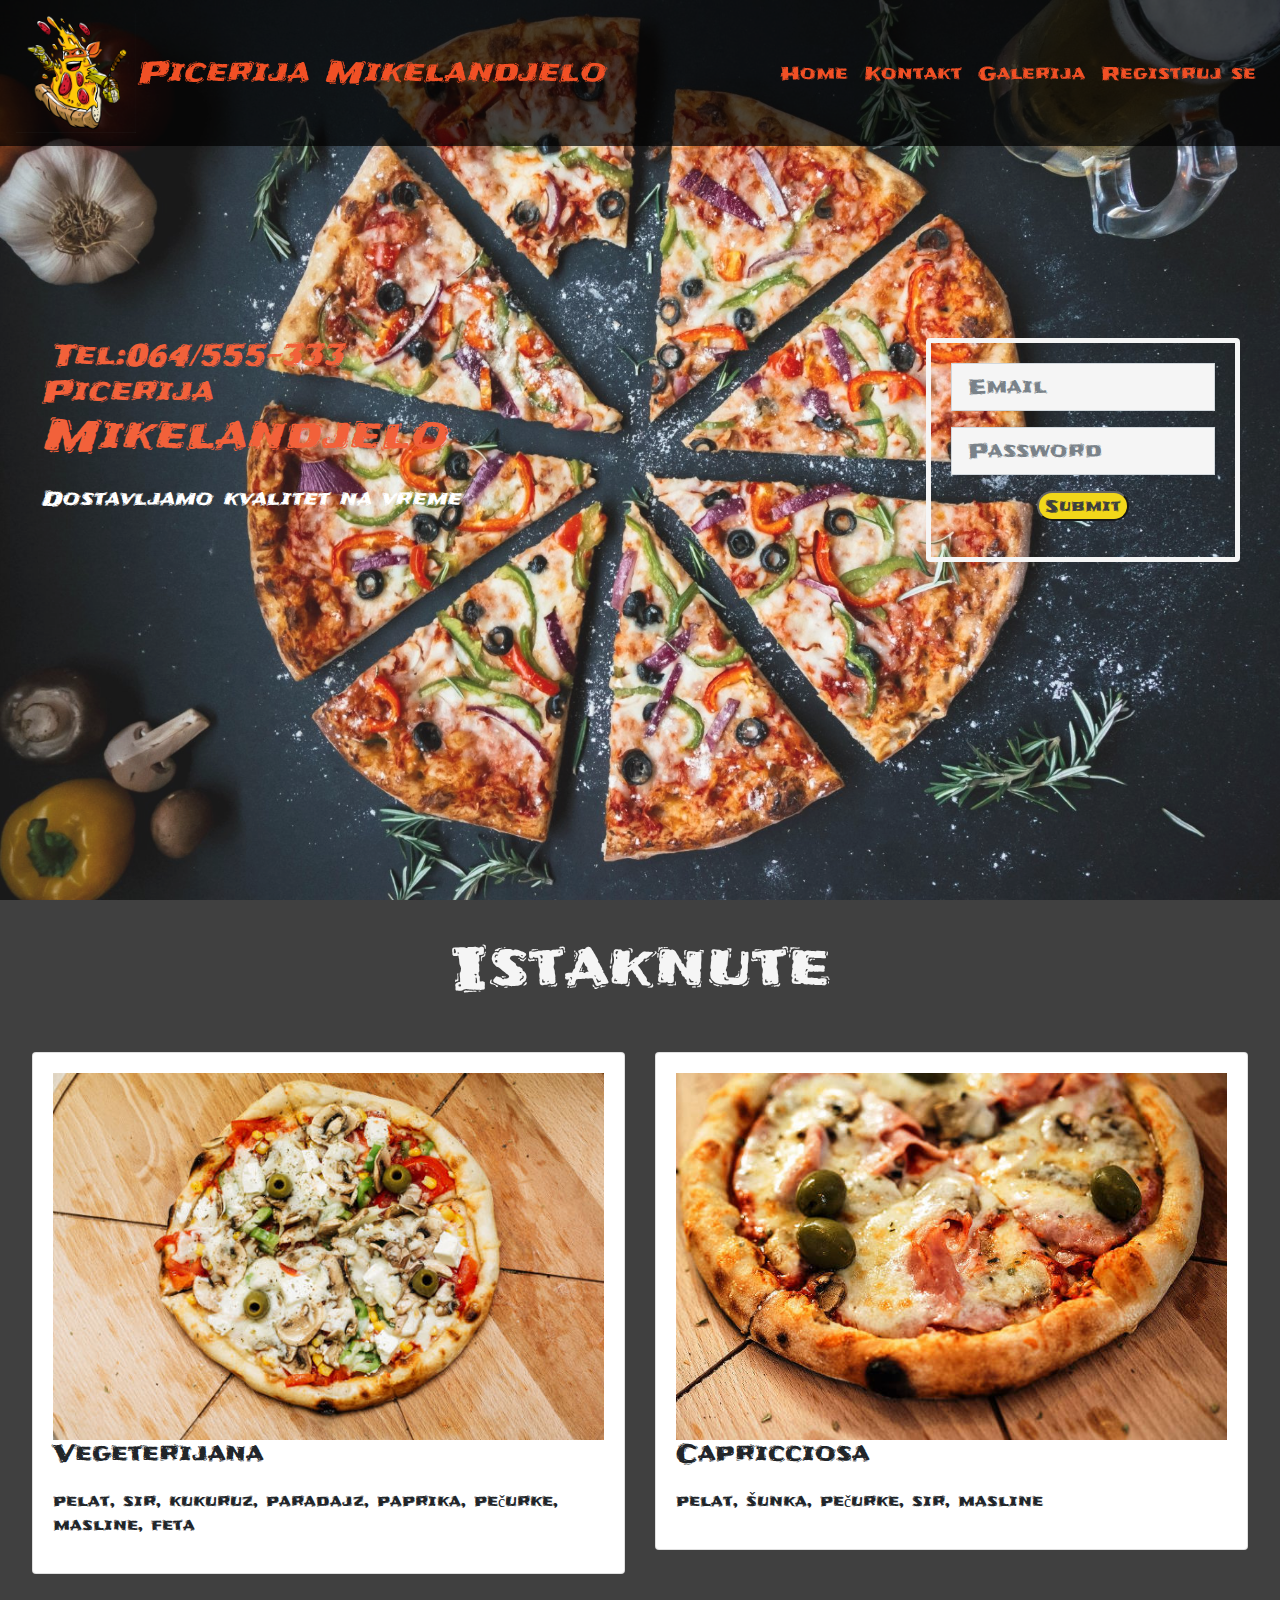
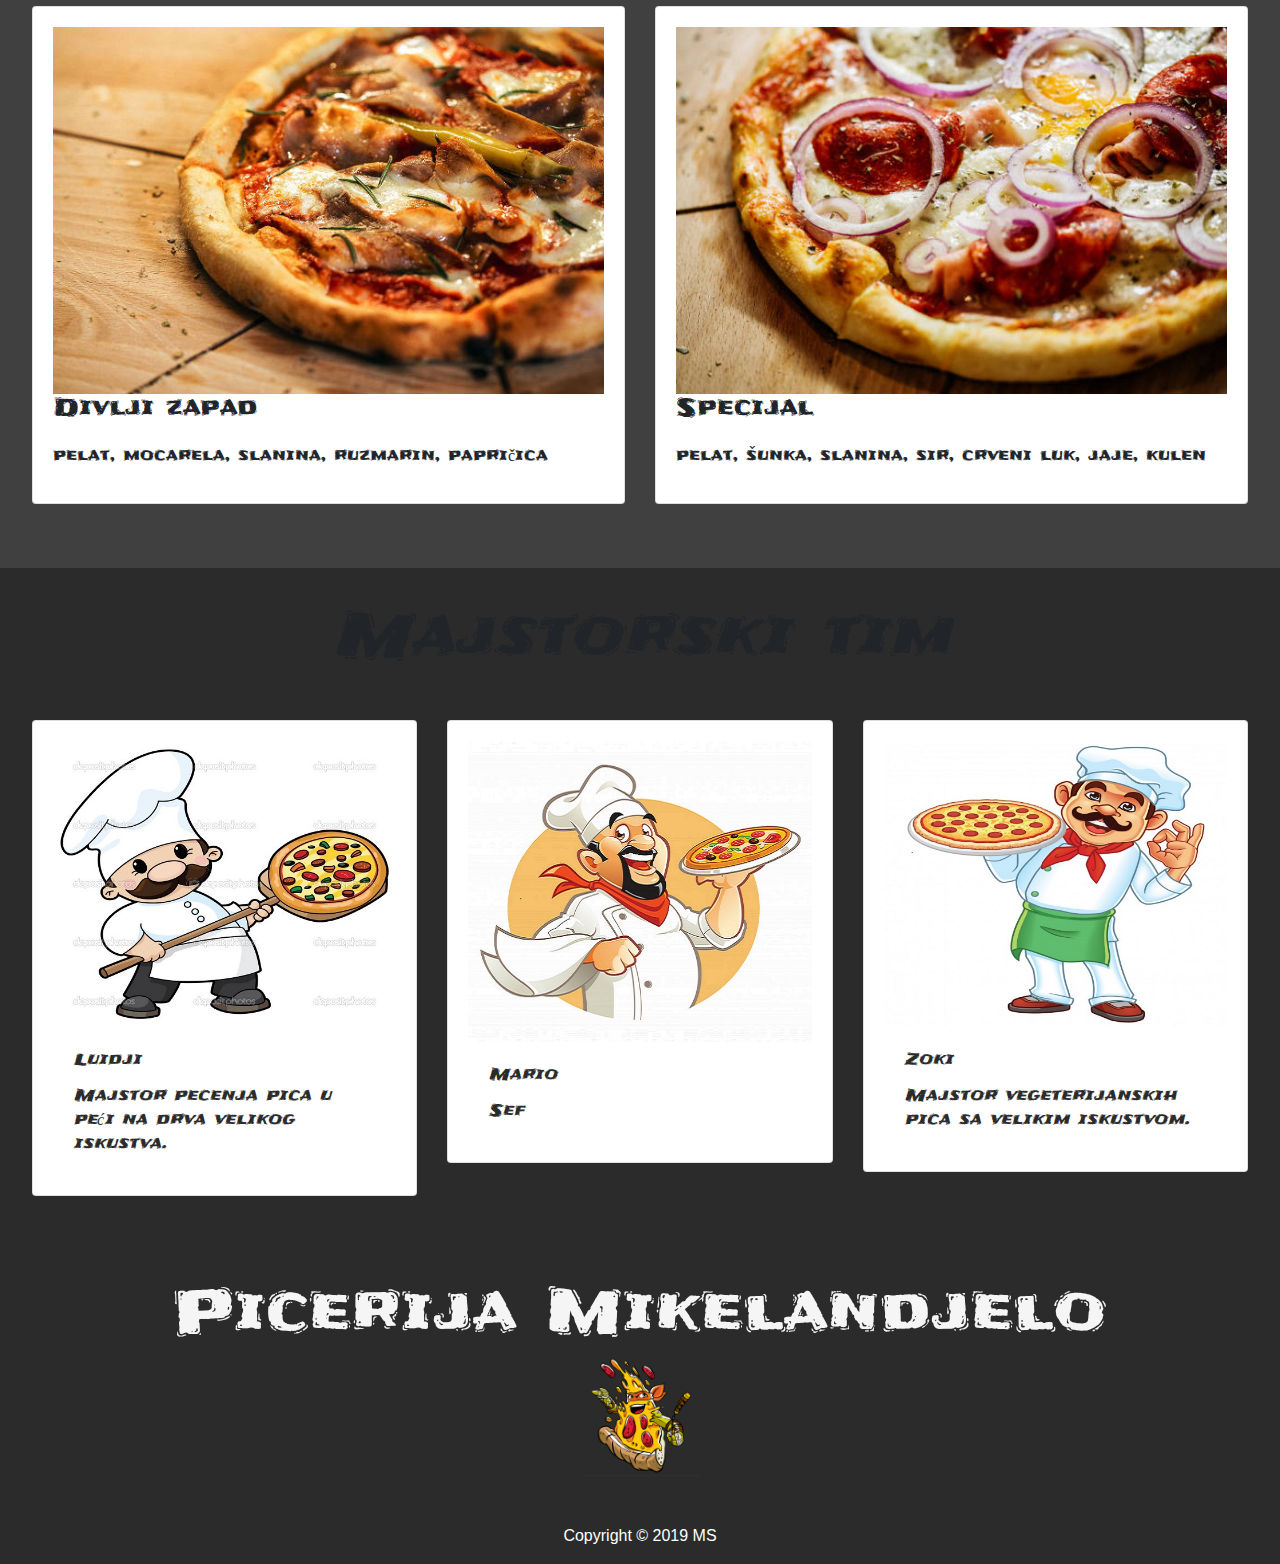
==== index.html @ fcc59d30 "Add files via upload" ====
<html lang="en">

<head>
    <meta charset="UTF-8">
    <meta name="viewport" content="width=device-width, initial-scale=1.0">
    <meta http-equiv="X-UA-Compatible" content="ie=edge">
    <!--bootstrap-->
    <link rel="stylesheet" href="https://stackpath.bootstrapcdn.com/bootstrap/4.3.1/css/bootstrap.min.css"
        integrity="sha384-ggOyR0iXCbMQv3Xipma34MD+dH/1fQ784/j6cY/iJTQUOhcWr7x9JvoRxT2MZw1T" crossorigin="anonymous">

    <script src="https://code.jquery.com/jquery-3.3.1.slim.min.js"
        integrity="sha384-q8i/X+965DzO0rT7abK41JStQIAqVgRVzpbzo5smXKp4YfRvH+8abtTE1Pi6jizo"
        crossorigin="anonymous"></script>
    <script src="https://cdnjs.cloudflare.com/ajax/libs/popper.js/1.14.7/umd/popper.min.js"
        integrity="sha384-UO2eT0CpHqdSJQ6hJty5KVphtPhzWj9WO1clHTMGa3JDZwrnQq4sF86dIHNDz0W1"
        crossorigin="anonymous"></script>
    <script src="https://stackpath.bootstrapcdn.com/bootstrap/4.3.1/js/bootstrap.min.js"
        integrity="sha384-JjSmVgyd0p3pXB1rRibZUAYoIIy6OrQ6VrjIEaFf/nJGzIxFDsf4x0xIM+B07jRM"
        crossorigin="anonymous"></script>

    <!--JavaScript-->
    <script src="js/backToTop.js"></script>

    <!--main.css-->
    <link rel="stylesheet" href="css/main.css">

    <!--google.fonts-->
    <link href="https://fonts.googleapis.com/css?family=Frijole" rel="stylesheet">

    <!--fontawesome icons-->
    <link rel="stylesheet" href="https://use.fontawesome.com/releases/v5.8.1/css/all.css"
        integrity="sha384-50oBUHEmvpQ+1lW4y57PTFmhCaXp0ML5d60M1M7uH2+nqUivzIebhndOJK28anvf" crossorigin="anonymous">


    <title>Home</title>

    <link rel="icon" href="slike/logo.png" type="image/gif" sizes="16x16">


</head>

<body>
    <!--pocetak nav-->
    <nav class="navbar navbar-expand-md navbar-dark  transparent fixed-top ">

        <button type="button" class="navbar-toggler " data-toggle="collapse" data-target="#nav-content"
            aria-controls="nav-content" aria-expanded="false" aria-label="Toggle navigation">
            <span class="navbar-toggler-icon">
                <span class="icon-bar"></span>
                <span class="icon-bar"></span>
                <span class="icon-bar"></span>
            </span>
        </button>
        <a href="#" class="navbar-brand title text-center"><img id="logo" src="slike/logo.png">Picerija Mikelandjelo</a>
        <div class="collapse navbar-collapse justify-content-end" id="nav-content">
            <ul class="navbar-nav ml-auto">
                <li class="nav-item">
                    <a href="index.html" class="nav-link">Home</a>
                </li>
                <li class="nav-item">
                    <a href="kontakt.html" class="nav-link">Kontakt</a>
                </li>
                <li class="nav-item">
                    <a href="galerija.html" class="nav-link">Galerija</a>
                </li>

                <li class="nav-item">
                    <a href="registracija.html" class="nav-link">Registruj se</a>
                </li>

            </ul>
            <div style="display:none" id="info">
                <p id="content"></p>
            </div>
        </div>

    </nav>
    <!--kraj nav-->

    <!--pocetak header-->
    <header id="banner" class="container-fluid">


        <div class="row box">
            <div class="col-sm-6 col-md-7 heading">
                <h1><span style="font-size:30px; padding: 10px;">Tel:064/555-333<br>Picerija</span><br> Mikelandjelo</h1>
                <p class="lead">Dostavljamo kvalitet na vreme</p>
            </div>

            <div class="col-sm-6 col-md-5 text-center ">
                <div class="card card-body ml-auto">
                    <form id="loginForm">
                        <div class="form-group">
                            <input type="text" class="form-control form-control-lg" id="email" placeholder="Email">
                        </div>
                        <div class="form-group">
                            <input type="password" class="form-control form-control-lg" id="pass"
                                placeholder="Password">
                        </div>

                        <button type="submit" id="login" value="Login" btn-primary>Submit</button>

                    </form>
                    <a id="signup" href="registracija.html"></a>

                    <div style="display:none" id="info">
                        <p id="content"></p>
                    </div>
                </div>
            </div>
        </div>
    </header>
    <!--kraj header-->


    <!--section istaknute-->

    <section id="istaknute" class="container-fluid">
        <div class="title text-center">
            <h1>Istaknute</h1>
            <div class="title-underline"></div>
        </div>

        <div class="row">
            <div class="col-sm-6 col-md-6 margin">
                <div class="card card-body">
                    <img src="slike/vegeterijana.jpg" class="img-fluid" alt="">
                    <div class="card-title">
                        <h4>Vegeterijana</h4>
                    </div>
                    <div class="card-text">
                        <p class="muted"> pelat, sir, kukuruz, paradajz, paprika, pečurke, masline, feta</p>
                    </div>
                </div>
            </div>

            <div class="col-sm-6 col-md-6 margin">
                <div class="card card-body">
                    <img src="slike/pica10.jpg" class="img-fluid">
                    <div class="card-title">
                        <h4>Capricciosa</h4>
                    </div>
                    <div class="card-text">
                        <p class="muted"> pelat, šunka, pečurke, sir, masline</p>
                    </div>
                </div>
            </div>
            <div class="col-sm-6 col-md-6 margin">
                <div class="card card-body">
                    <img src="slike/pica9.jpg" class="img-fluid">
                    <div class="card-title">
                        <h4>Divlji zapad</h4>
                    </div>
                    <div class="card-text">
                        <p class="muted"> pelat, mocarela, slanina, ruzmarin, papričica</p>
                    </div>
                </div>
            </div>
            <div class="col-sm-6 col-md-6 margin">
                <div class="card card-body">
                    <img src="slike/pica12.jpg" class="img-fluid">
                    <div class="card-title">
                        <h4>Specijal</h4>
                    </div>
                    <div class="card-text">
                        <p class="muted"> pelat, šunka, slanina, sir, crveni luk, jaje, kulen</p>
                    </div>
                </div>
            </div>

        </div>

    </section>
    <!--kraj section istaknute-->

    <!--pocetak section team-->
    <section id="team" class="container-fluid">
        <div class="title text-center">
            <h1>Majstorski tim</h1>
            <div class="title-underline"></div>
        </div>

        <div class="row">
            <div class="col-sm-6 col-md-4 top-two">
                <div class="card card-body">
                    <!-- slika-->
                    <img class="img-fluid" src="slike/slika3.jpg">
                    <div class="card-body ">
                        <div class="card-title">Luidji</div>
                        <div class="card-text">Majstor pecenja pica u peći na drva velikog iskustva.</div>

                    </div>
                </div>
            </div>


            <div class="col-sm-6 col-md-4 top-two">
                <div class="card card-body">
                    <!-- slika-->
                    <img class="img-fluid" src="slike/slika1.jpg">
                    <div class="card-body">
                        <div class="card-title">Mario</div>
                        <div class="card-text">Sef  </div> 

                    </div>
                </div>
            </div>


            <div class="col-md-4">
                <div class="card card-body">
                    <!-- slika-->
                    <img class="img-fluid" src="slike/slika2.jpg">
                    <div class="card-body">
                        <div class="card-title">Zoki</div>
                        <div class="card-text">Majstor vegeterijanskih pica sa velikim iskustvom.</div>

                    </div>
                </div>
            </div>
        </div>
    </section>


    </div>
    </section>

    <!--kraj section team-->



    <!--footer pocetak-->
    <section id="footer" class="container-fluid">
        <div class="title text-center">
            <h1>Picerija Mikelandjelo</h1>
            <div class="title-underline"><img id="logo" src="slike/logo.png"></div>
        </div>

        <div class="row">

            <div class="col-sm-12 text-center">
                <div class="footer-icons">
                    <a href="#"><i class="fab fa-facebook"></i></a>
                    <a href="#"><i class="fab fa-twitter"></i></a>
                    <a href="#"><i class="fab fa-instagram"></i></a>
                    <a href="#"><i class="fab fa-youtube"></i></a>
                </div>
                <div class="copy">Copyright &copy; 2019 MS</div>
            </div>
        </div>
    </section>
    <!--footer kraj-->

    <!--backToTop dugme-->
    <button onclick="topFunction()" id="myBtn" title="Go to top"><i class="fas fa-chevron-up"></i></button>



    <!--login skripta-->

    <script>

        document.getElementById("login").addEventListener("click", login);

        function login(event) {
            event.preventDefault();

            const email = document.getElementById("email").value;
            const pass = document.getElementById("pass").value;

            const users = JSON.parse(localStorage.getItem("users"));
            //const registeredUser = 
            //users ?
            //users.find(user => user.username === username && user.pass === pass)
            //: null;

            // Gornji izraz const registeredUser = ... je fensi nacin da uradimo sledecu stvar:
            let registeredUser; // ovde mora let umesto const jer ga posle definicije menjam
            if (users) {
                registeredUser = users.find(user => user.email === email && user.pass === pass);
            } else {
                registeredUser = null;
            }

            if (registeredUser) { // ovo je uspesan login
                const firstname = registeredUser.firstname;
                const lastname = registeredUser.lastname;

                document.getElementById("loginForm").style.display = "none";
                document.getElementById("signup").style.display = "none";
                document.getElementById("info").style.display = "block";
                document.getElementById("content").innerHTML = `${firstname} ${lastname} logged in`;

           

                usersTableHtml += "</table>";

                document.getElementById("content").innerHTML;
            } else {
                alert(`Pogresan username/password!`);
            }
        }

    </script>
</body>



</html>
---- css/main.css ----
body {
    font-family: 'Frijole', cursive;
   
}
/*pocetak nav*/
.transparent {
    background: rgba(0,0,0,0.7);
   
}


.nav-link {
    color: #F15025!important;
    font-size: 18px;
    
}

.navbar-nav a:hover{
    color:white!important;
}

.navbar-brand {
    color: #F15025!important;
    font-style: italic;
    font-size: 30px;
}


#logo {
    width: 120px;
    height: 120px;
}

#content {
    color: white;
}
.box {
    height: 100%;
    display: flex;
    align-items: center;
}
#banner {
    height: 100%;
    padding: 0 2.5em;
    background: url(../slike/pozadina.jpg)fixed;
    opacity: 0.9;
    background-position: center;
    background-repeat: no-repeat;
    background-size: cover;
    font-style: italic;
}

#banner h1 {
    font-size: 2.7em;
    margin-bottom: 0.5em;
    color: #F15025;
}

#banner .card {
    border-radius: 10;
    background-color: transparent;
    border: 5px solid whitesmoke;
    width: 65%;
    
}

.heading {
    padding-bottom: 2em;
}
.heading p {
    color: white;
}

.form-control {
    border-radius: 0;
    background-color: whitesmoke;
}

#banner #login {
    border-radius: 3em;
    padding: 0.5en 2.5em;
    background-color:  #F1D302;
    color:#2A2B2A!important;
    
}

#banner #login:hover {
    color: black!important;
    background-color: white;
}

.title-underline {
    width: 17em;
    border: 0.25em;
    margin: 0 auto 3em auto
}

 #istaknute .margin {
    margin-bottom: 2em;
    
 }  

#istaknute {
    padding: 2em;
    background-color:#404040;
    
    
}

#istaknute h1 {
    color: whitesmoke;
}
#istaknute .fa {
    font-size: 6em;
    color: orange;
}



#istaknute .fab {
    font-size: 6em;
}
#istaknute .far {
    font-size: 6em;
}

#istaknute .img-fluid {
    max-width: 100%;
    height: auto;
}

@media  (min-width: 768px) {
    #istaknute h1 { font-size: 60px;
    }
  }

#team {
    
    padding: 8em 2.5em;
    background: url(../slike/background2.jpg)fixed;
    background-position: center;
    background-repeat: no-repeat;
    background-size: cover;
    font-style: italic;
    
}




/*team*/

#team {
    padding: 2em;
    background-color: #2A2B2A;
   
}

#team .card {
    color: #2A2B2A;
    margin-bottom: 2em;
    
}

#team a {
    background-color: #F1D302;
    color: whitesmoke;
    font-size: 1.5em;
}


#team .img-fluid {
    max-width: 100%;
    height: auto;
}

@media  (min-width: 768px) {
    #team h1 { font-size: 60px;
    }
  }

#footer {
    padding: 1em 2em;
    background-color: #2A2B2A;
}

.footer-icons {
    font-size: 3em;
    
}

#footer .footer-icoons a {
    
    text-decoration: none;
}

#footer .fab {
    color: #F15025;
}

#footer .fab:hover {
    color: white;
}

#footer h1 {
    color:whitesmoke;
}



  /* Small devices (tablets, 768px and up) */
  @media  (min-width: 768px) {
    #footer h1 { font-size: 60px;
    }
  }

  /* Medium devices (desktops, 992px and up)
  @media (min-width: 992px) {
    font-size: 16px;
  }

  /* Large devices (large desktops, 1200px and up) */
  /* @media (min-width: 1200px) {
    font-size: 40px;
  } */ 


#footer .copy {
    color: white;
    font-family: Arial, Helvetica, sans-serif;
}

@media screen and (max-width:570px) {
    .box {
        height: 100%;
        display: flex; 
        flex-direction: column;
        justify-content: center;
    }
} 

/* backToTop dugme */
#myBtn {
    display: none;
    position: fixed;
    bottom: 20px;
    right: 30px;
    z-index: 100;
    font-size: 18px;
    border: none;
    outline: none;
    background-color: #F15025;
    color: white;
    cursor: pointer;
    padding: 15px;
    border-radius: 4px;
    
  }
  
  #myBtn:hover {
    background-color: #555;
  }
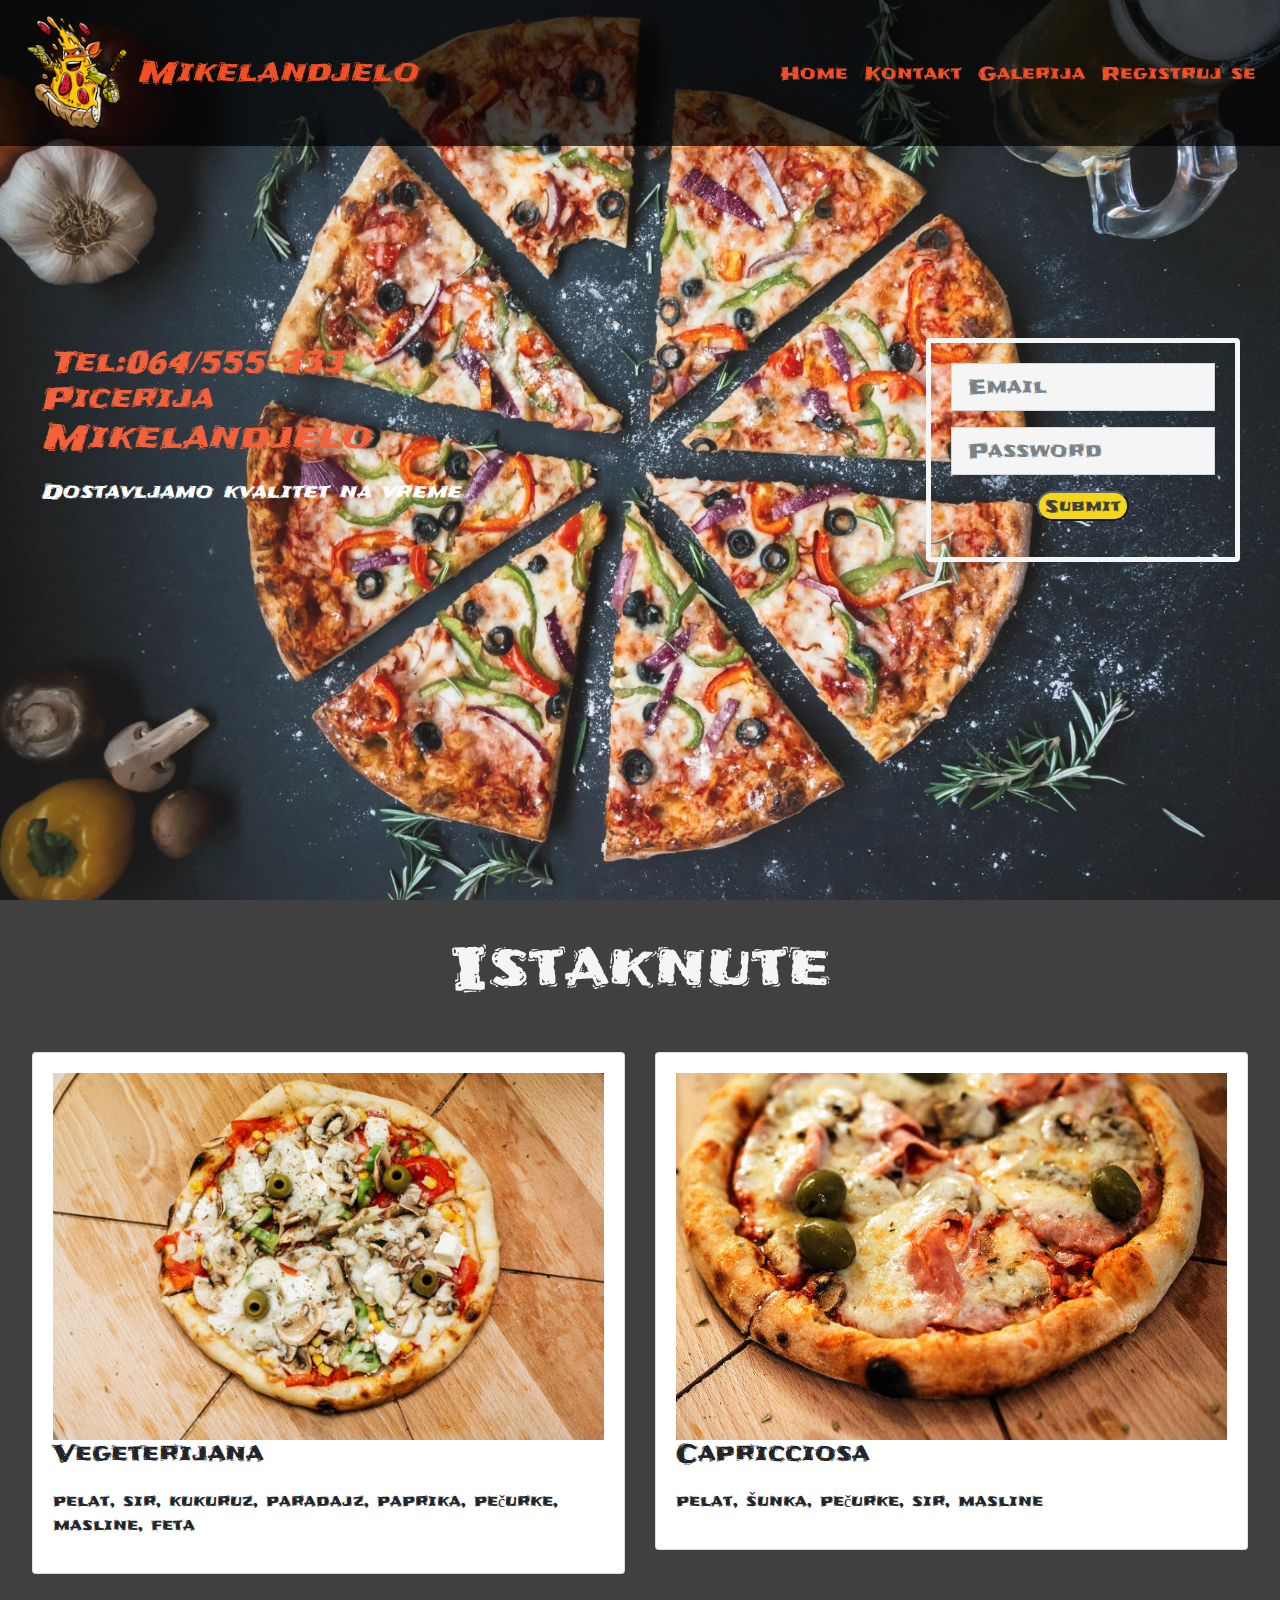
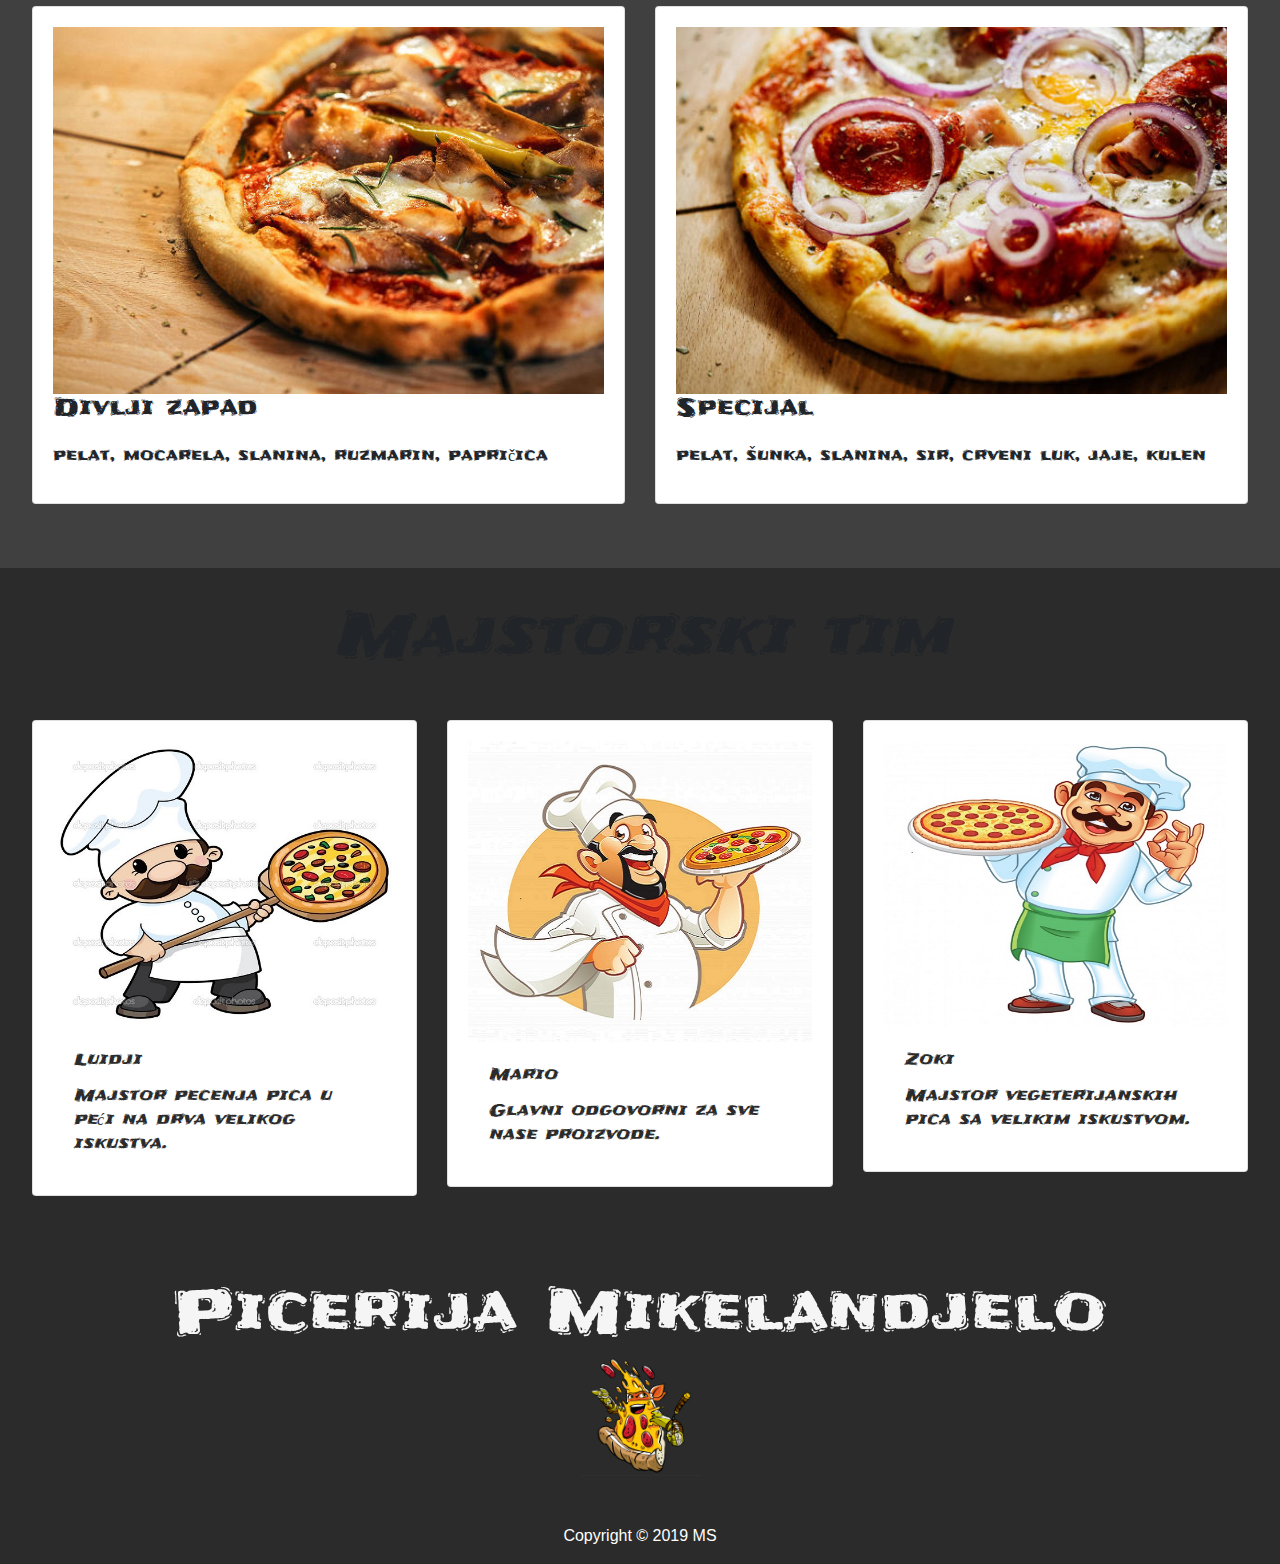
==== commit af80406f: "promen" ====
--- a/index.html
+++ b/index.html
@@ -51,7 +51,7 @@
                 <span class="icon-bar"></span>
             </span>
         </button>
-        <a href="#" class="navbar-brand title text-center"><img id="logo" src="slike/logo.png">Picerija Mikelandjelo</a>
+        <a href="index.html" class="navbar-brand title text-center"><img id="logo" src="slike/logo.png">Mikelandjelo</a>
         <div class="collapse navbar-collapse justify-content-end" id="nav-content">
             <ul class="navbar-nav ml-auto">
                 <li class="nav-item">
@@ -83,12 +83,12 @@
 
         <div class="row box">
             <div class="col-sm-6 col-md-7 heading">
-                <h1><span style="font-size:30px; padding: 10px;">Tel:064/555-333<br>Picerija</span><br> Mikelandjelo</h1>
+                <h2><span style="font-size:30px; padding: 10px;">Tel:064/555-333<br>Picerija</span><br> Mikelandjelo</h2>
                 <p class="lead">Dostavljamo kvalitet na vreme</p>
             </div>
 
             <div class="col-sm-6 col-md-5 text-center ">
-                <div class="card card-body ml-auto">
+                <div id="border" class="card card-body ml-auto">
                     <form id="loginForm">
                         <div class="form-group">
                             <input type="text" class="form-control form-control-lg" id="email" placeholder="Email">
@@ -200,7 +200,7 @@
                     <img class="img-fluid" src="slike/slika1.jpg">
                     <div class="card-body">
                         <div class="card-title">Mario</div>
-                        <div class="card-text">Sef  </div> 
+                        <div class="card-text"> Glavni odgovorni za sve nase proizvode. </div> 
 
                     </div>
                 </div>
@@ -269,13 +269,8 @@
             const pass = document.getElementById("pass").value;
 
             const users = JSON.parse(localStorage.getItem("users"));
-            //const registeredUser = 
-            //users ?
-            //users.find(user => user.username === username && user.pass === pass)
-            //: null;
-
-            // Gornji izraz const registeredUser = ... je fensi nacin da uradimo sledecu stvar:
-            let registeredUser; // ovde mora let umesto const jer ga posle definicije menjam
+            
+            let registeredUser; 
             if (users) {
                 registeredUser = users.find(user => user.email === email && user.pass === pass);
             } else {
@@ -286,6 +281,7 @@
                 const firstname = registeredUser.firstname;
                 const lastname = registeredUser.lastname;
 
+                document.getElementById("border").style.display = "none";
                 document.getElementById("loginForm").style.display = "none";
                 document.getElementById("signup").style.display = "none";
                 document.getElementById("info").style.display = "block";
--- a/css/main.css
+++ b/css/main.css
@@ -50,8 +50,8 @@
     font-style: italic;
 }
 
-#banner h1 {
-    font-size: 2.7em;
+#banner h2 {
+    font-size: 2.2em;
     margin-bottom: 0.5em;
     color: #F15025;
 }
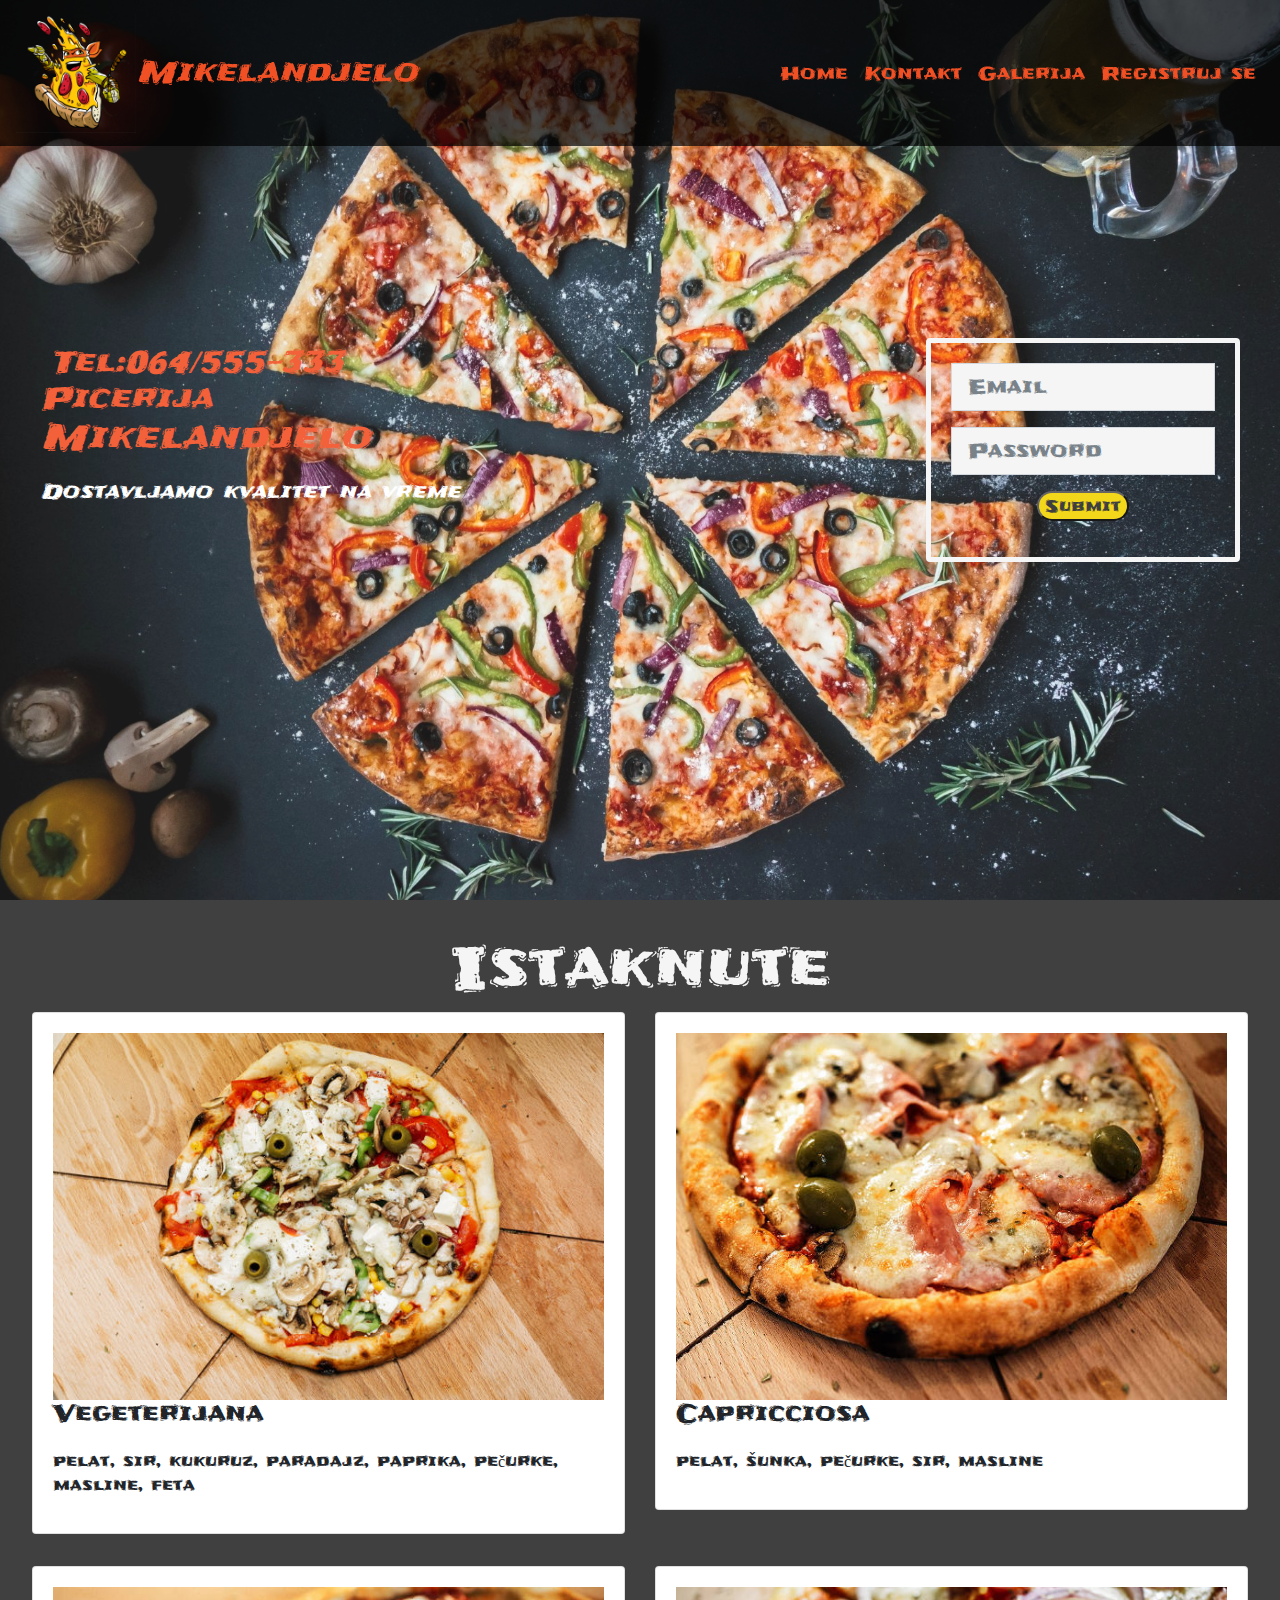
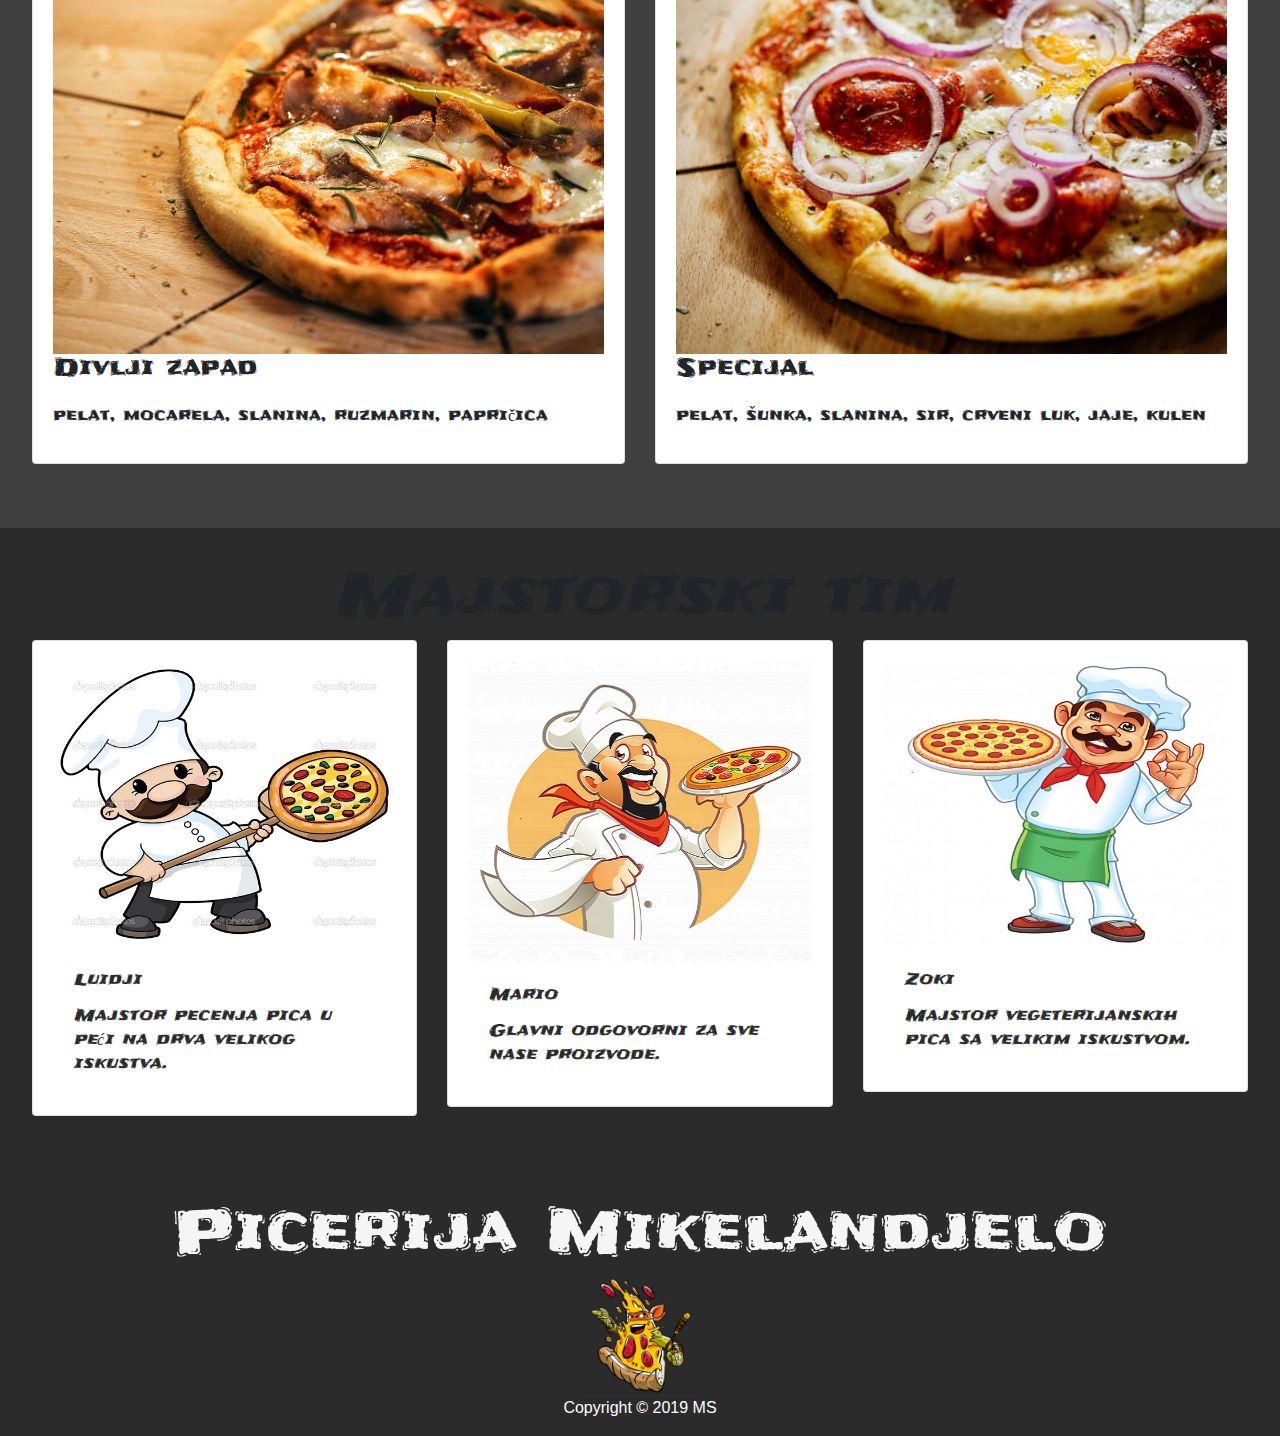
==== commit 980a93d6: "promena" ====
--- a/index.html
+++ b/index.html
@@ -51,7 +51,7 @@
                 <span class="icon-bar"></span>
             </span>
         </button>
-        <a href="index.html" class="navbar-brand title text-center"><img id="logo" src="slike/logo.png">Mikelandjelo</a>
+        <a href="index.html" class="navbar-brand mr-auto"><img id="logo" src="slike/logo.png">Mikelandjelo</a>
         <div class="collapse navbar-collapse justify-content-end" id="nav-content">
             <ul class="navbar-nav ml-auto">
                 <li class="nav-item">
@@ -240,10 +240,10 @@
 
             <div class="col-sm-12 text-center">
                 <div class="footer-icons">
-                    <a href="#"><i class="fab fa-facebook"></i></a>
-                    <a href="#"><i class="fab fa-twitter"></i></a>
-                    <a href="#"><i class="fab fa-instagram"></i></a>
-                    <a href="#"><i class="fab fa-youtube"></i></a>
+                    <a href="https://www.facebook.com/"><i class="fab fa-facebook"></i></a>
+                    <a href="https://twitter.com/"><i class="fab fa-twitter"></i></a>
+                    <a href="https://www.instagram.com/"><i class="fab fa-instagram"></i></a>
+                    <a href="https://www.youtube.com/"><i class="fab fa-youtube"></i></a>
                 </div>
                 <div class="copy">Copyright &copy; 2019 MS</div>
             </div>
@@ -293,7 +293,7 @@
 
                 document.getElementById("content").innerHTML;
             } else {
-                alert(`Pogresan username/password!`);
+                alert(`Pogresan email/password!`);
             }
         }
 
--- a/css/main.css
+++ b/css/main.css
@@ -34,6 +34,10 @@
 #content {
     color: white;
 }
+
+/* nav kraj */
+
+/* pocetak header */
 .box {
     height: 100%;
     display: flex;
@@ -88,12 +92,10 @@
     color: black!important;
     background-color: white;
 }
-
-.title-underline {
-    width: 17em;
-    border: 0.25em;
-    margin: 0 auto 3em auto
-}
+/* kraj header */
+
+/* pocetak sekcije istaknute */
+
 
  #istaknute .margin {
     margin-bottom: 2em;
@@ -133,6 +135,9 @@
     #istaknute h1 { font-size: 60px;
     }
   }
+  /* kraj sekcije istaknute */
+
+  /* pocetak sekcije team */
 
 #team {
     
@@ -146,10 +151,6 @@
 }
 
 
-
-
-/*team*/
-
 #team {
     padding: 2em;
     background-color: #2A2B2A;
@@ -178,7 +179,9 @@
     #team h1 { font-size: 60px;
     }
   }
-
+  /* team sekcija kraj */
+
+  /* footer pocetak */
 #footer {
     padding: 1em 2em;
     background-color: #2A2B2A;
@@ -207,29 +210,18 @@
 }
 
 
-
-  /* Small devices (tablets, 768px and up) */
+ /* Small devices (tablets, 768px and up) */
   @media  (min-width: 768px) {
     #footer h1 { font-size: 60px;
     }
   }
 
-  /* Medium devices (desktops, 992px and up)
-  @media (min-width: 992px) {
-    font-size: 16px;
-  }
-
-  /* Large devices (large desktops, 1200px and up) */
-  /* @media (min-width: 1200px) {
-    font-size: 40px;
-  } */ 
-
-
 #footer .copy {
     color: white;
     font-family: Arial, Helvetica, sans-serif;
 }
 
+/* footer kraj */
 @media screen and (max-width:570px) {
     .box {
         height: 100%;
